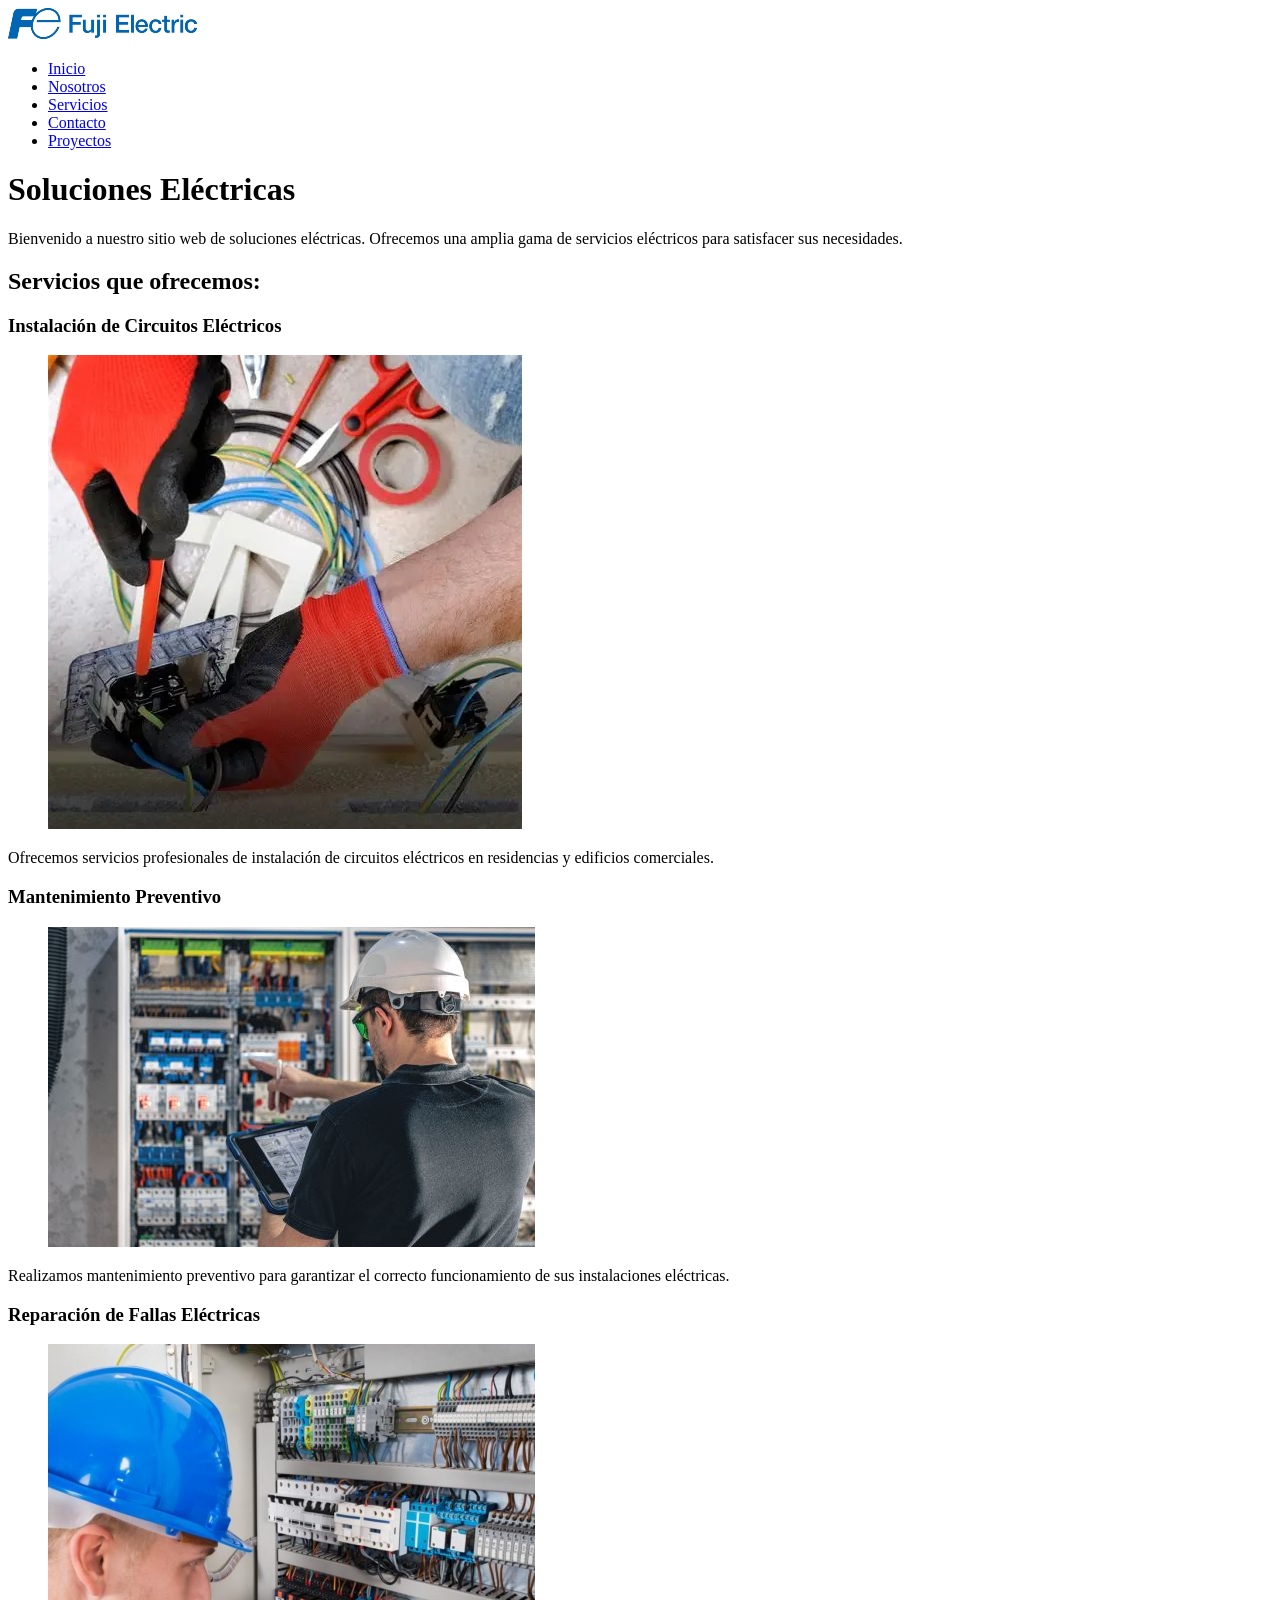
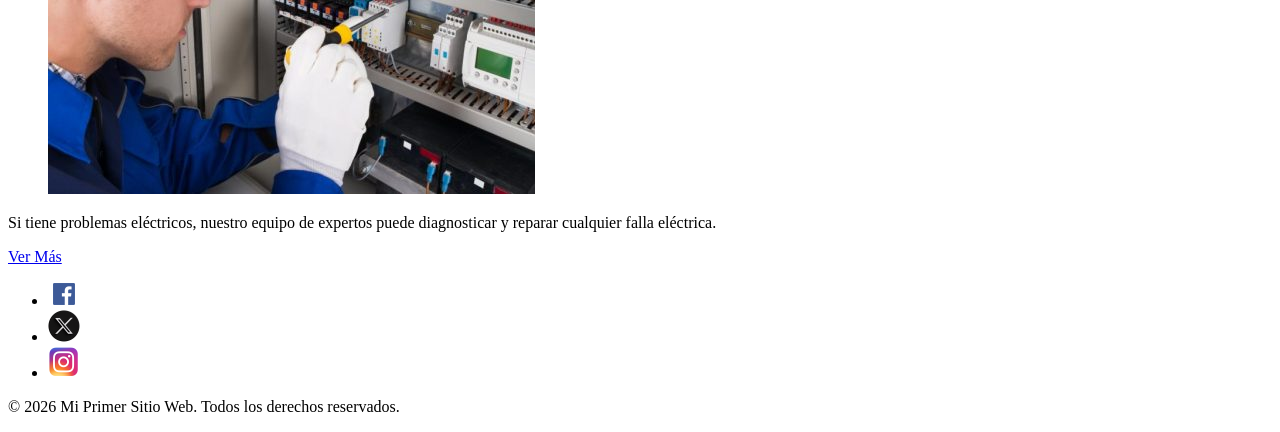
==== index.html @ 5ba3a2e3 "Add files via upload" ====
<!DOCTYPE html>
<html lang="es">

<head>
    <meta charset="UTF-8">
    <meta name="viewport" content="width=device-width, initial-scale=1.0">
    <title>Mi Primer Sitio Web</title>
</head>

<body>

    <header>
        <a href="index.html"><img src="./assets/logo.png" alt="Logo del Sitio Web"></a>
        <nav>
            <ul>
                <li><a href="#">Inicio</a></li>
                <li><a href="./pages/nosotros.html">Nosotros</a></li>
                <li><a href="./pages/servicios.html">Servicios</a></li>
                <li><a href="./pages/contacto.html">Contacto</a></li>
                <li><a href="./pages/proyectos.html">Proyectos</a></li>
            </ul>
    </header>
    <main>
        <h1>Soluciones Eléctricas</h1>
        <p>Bienvenido a nuestro sitio web de soluciones eléctricas. Ofrecemos una amplia gama de servicios eléctricos
            para satisfacer sus necesidades.</p>
        <h2>Servicios que ofrecemos:</h2>

        <section>
            <article>
                <h3>Instalación de Circuitos Eléctricos</h3>
                <figure>
                    <img src="./assets/instalacion.webp" alt="Instalación de Circuitos Eléctricos">
                </figure>
                <p>Ofrecemos servicios profesionales de instalación de circuitos eléctricos en residencias y edificios
                    comerciales.</p>
            </article>
            <article>
                <h3>Mantenimiento Preventivo</h3>
                <figure>
                    <img src="./assets/mantenimientopreventivo.jpg" alt="Mantenimiento Preventivo">
                </figure>
                <p>Realizamos mantenimiento preventivo para garantizar el correcto funcionamiento de sus instalaciones
                    eléctricas.</p>
            </article>
            <article>
                <h3>Reparación de Fallas Eléctricas</h3>
                <figure>
                    <img src="./assets/reparaciondefallas.jpg" alt="Reparación de Fallas Eléctricas">
                </figure>
                <p>Si tiene problemas eléctricos, nuestro equipo de expertos puede diagnosticar y reparar cualquier
                    falla
                    eléctrica.</p>
            </article>
            <a href="./pages/servicios.html">Ver Más</a>
        </section>
    </main>
    <footer>
        <section>
            <ul>
                <li><a href="https://www.facebook.com/" target="_blank"><img src="./assets/facebook.png"
                            alt="Facebook"></a></li>
                <li><a href="https://www.twitter.com/" target="_blank"><img src="./assets/x.png" alt="Twitter"></a></li>
                <li><a href="https://www.instagram.com/" target="_blank"><img src="./assets/instagram.png"
                            alt="Instagram"></a></li>
            </ul>
        </section>
        <p>&copy; 2026 Mi Primer Sitio Web. Todos los derechos reservados.</p>
    </footer>


</body>

</html>
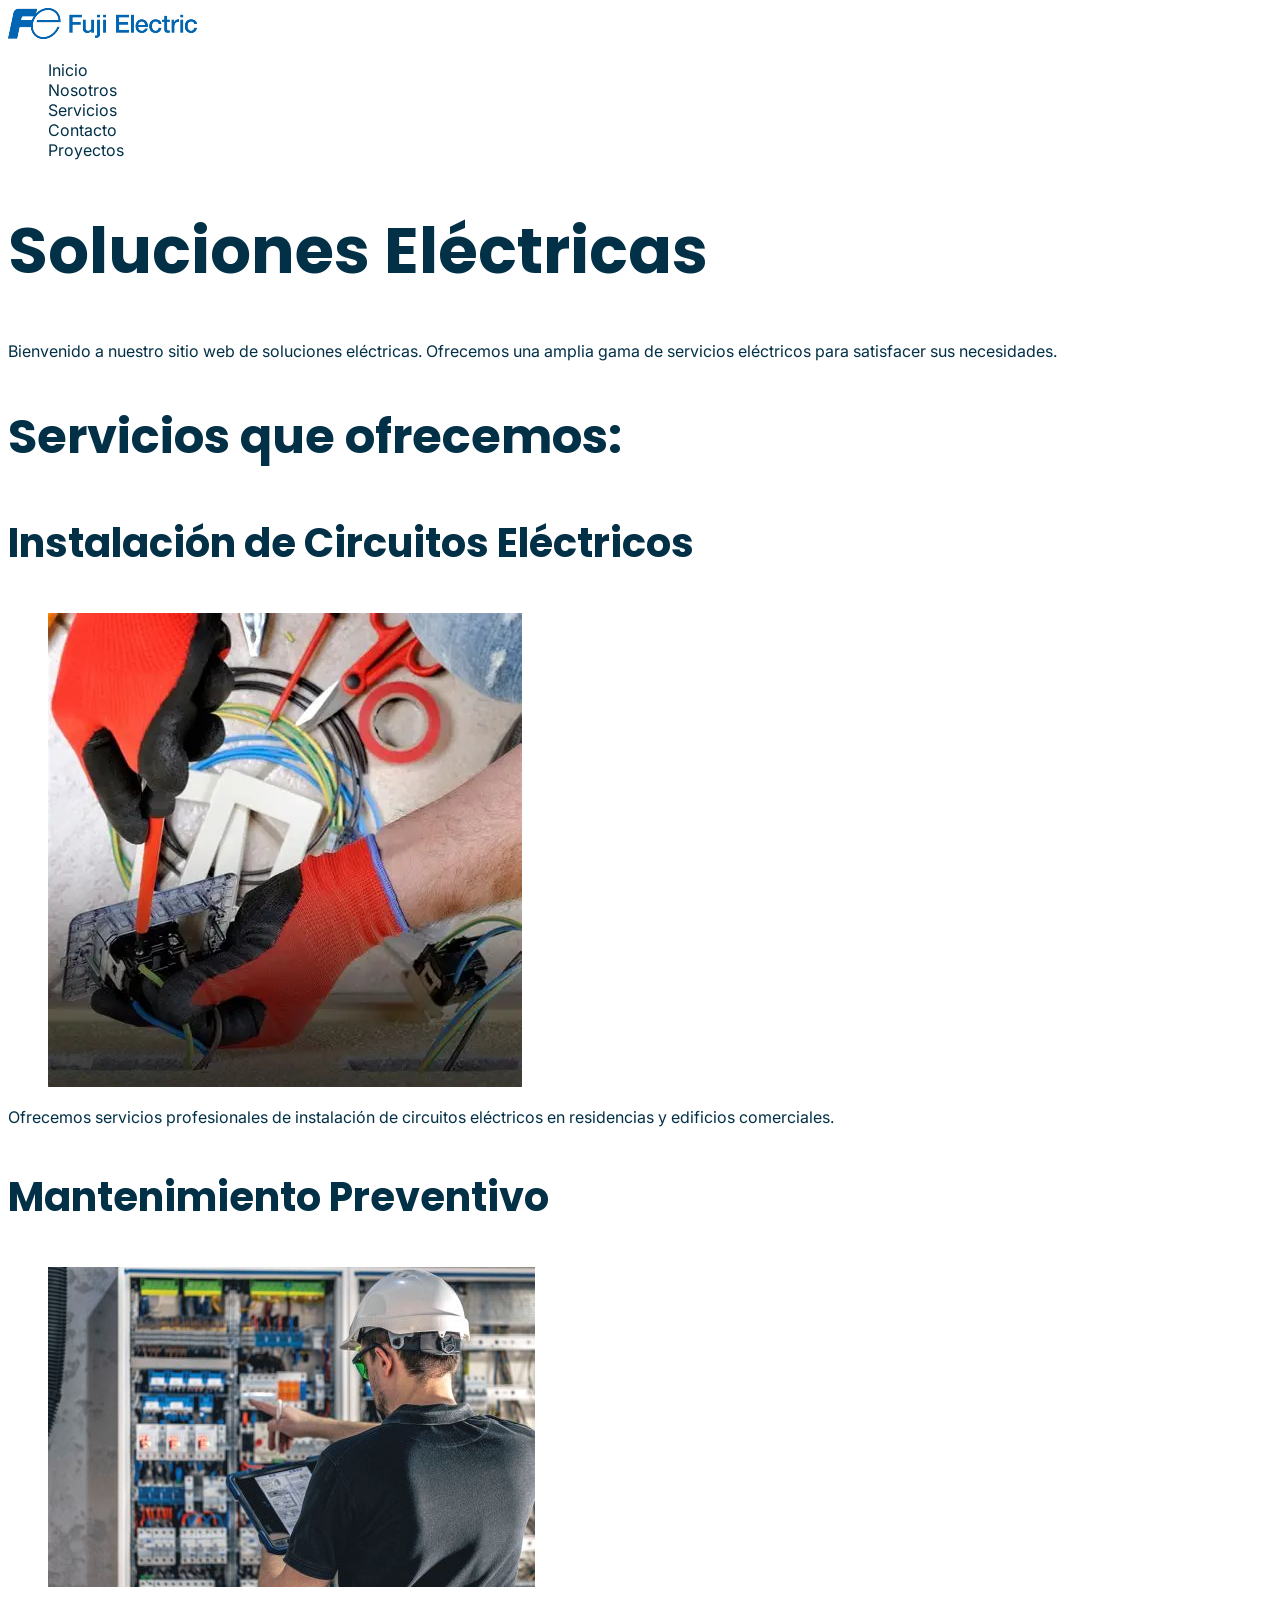
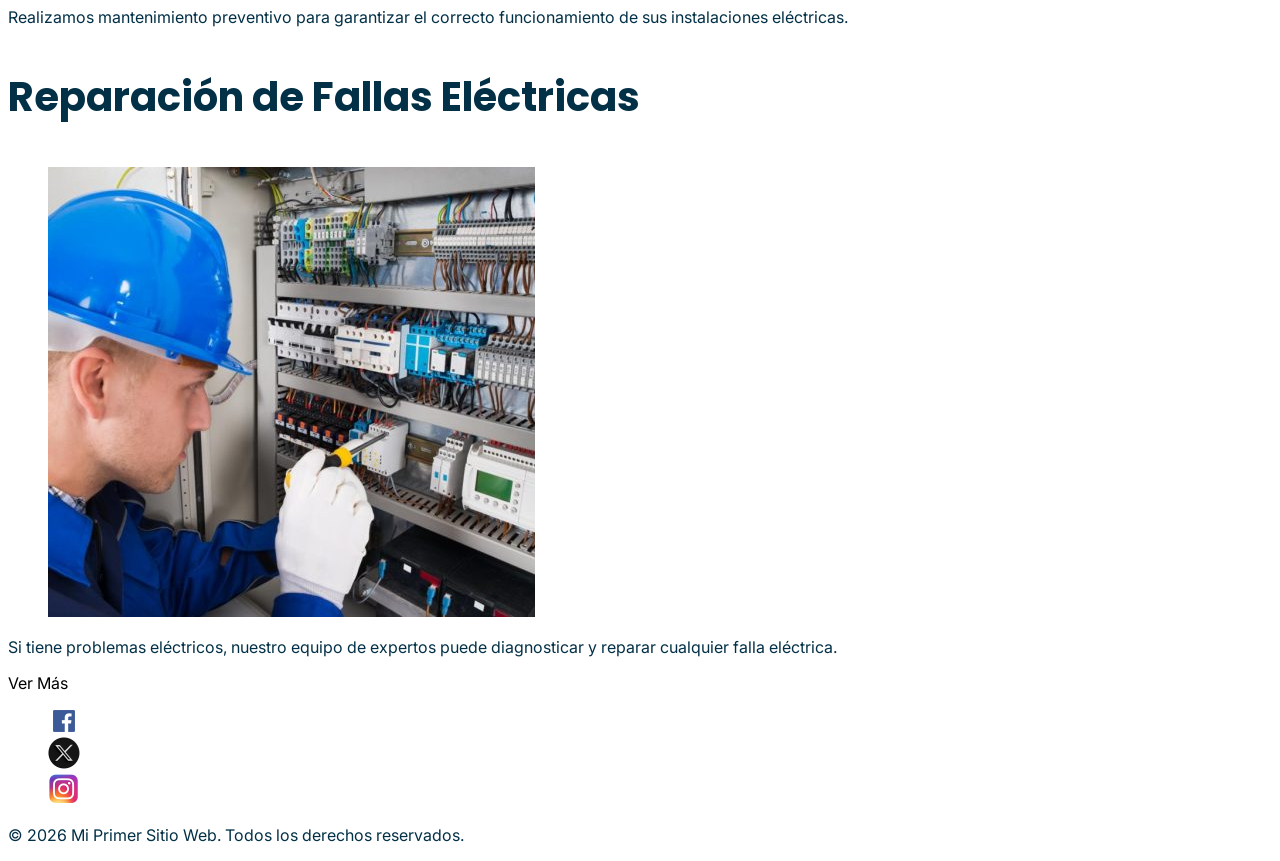
==== commit 76a4c275: "Add files via upload" ====
--- a/index.html
+++ b/index.html
@@ -5,6 +5,7 @@
     <meta charset="UTF-8">
     <meta name="viewport" content="width=device-width, initial-scale=1.0">
     <title>Mi Primer Sitio Web</title>
+    <link rel="stylesheet" href="./styles/styles.css">
 </head>
 
 <body>
@@ -19,6 +20,7 @@
                 <li><a href="./pages/contacto.html">Contacto</a></li>
                 <li><a href="./pages/proyectos.html">Proyectos</a></li>
             </ul>
+        </nav>
     </header>
     <main>
         <h1>Soluciones Eléctricas</h1>
--- a/styles/styles.css
+++ b/styles/styles.css
@@ -0,0 +1,80 @@
+/*Fuentes*/
+@import url('https://fonts.googleapis.com/css2?family=Poppins:ital,wght@0,100;0,200;0,300;0,400;0,500;0,600;0,700;0,800;0,900;1,100;1,200;1,300;1,400;1,500;1,600;1,700;1,800;1,900&display=swap');
+/*font-family: 'Poppins', sans-serif;*/
+
+@import url('https://fonts.googleapis.com/css2?family=Inter:ital,opsz,wght@0,14..32,100..900;1,14..32,100..900&family=Poppins:ital,wght@0,100;0,200;0,300;0,400;0,500;0,600;0,700;0,800;0,900;1,100;1,200;1,300;1,400;1,500;1,600;1,700;1,800;1,900&display=swap');
+
+/* font-family: 'Inter', sans-serif; */
+/*Colores*/
+:root {
+    --color-primary: #FFFFFF;
+    --color-secondary: #023047;
+    --color-tertiary: #FFA213;
+}
+
+body {
+    background-color: var(--color-primary);
+}
+
+
+a {
+    font-family: 'Inter', sans-serif;
+    font-weight: 400;
+    color: var(--color-se3condary);
+    text-decoration: none;
+}
+
+li {
+    list-style: none;
+}
+
+h1,
+h2,
+h3 {
+    font-family: 'Poppins', sans-serif;
+    font-weight: 700;
+    color: var(--color-secondary);
+}
+
+h1 {
+
+
+    font-size: 4rem;
+
+}
+
+h2 {
+
+
+    font-size: 3rem;
+}
+
+
+h3 {
+
+    font-size: 2.5rem;
+
+}
+
+figcaption {
+    font-family: 'inter', sans-serif;
+    font-weight: 400;
+    color: var(--color-secondary);
+}
+
+p {
+    font-family: 'inter', sans-serif;
+    font-weight: 400;
+    color: var(--color-secondary);
+}
+
+li {
+    font-family: 'inter', sans-serif;
+    font-weight: 400;
+    color: var(--color-secondary);
+}
+
+footer {
+    background-color: var(--color-primary);
+    color: var(--color-secondary);
+}
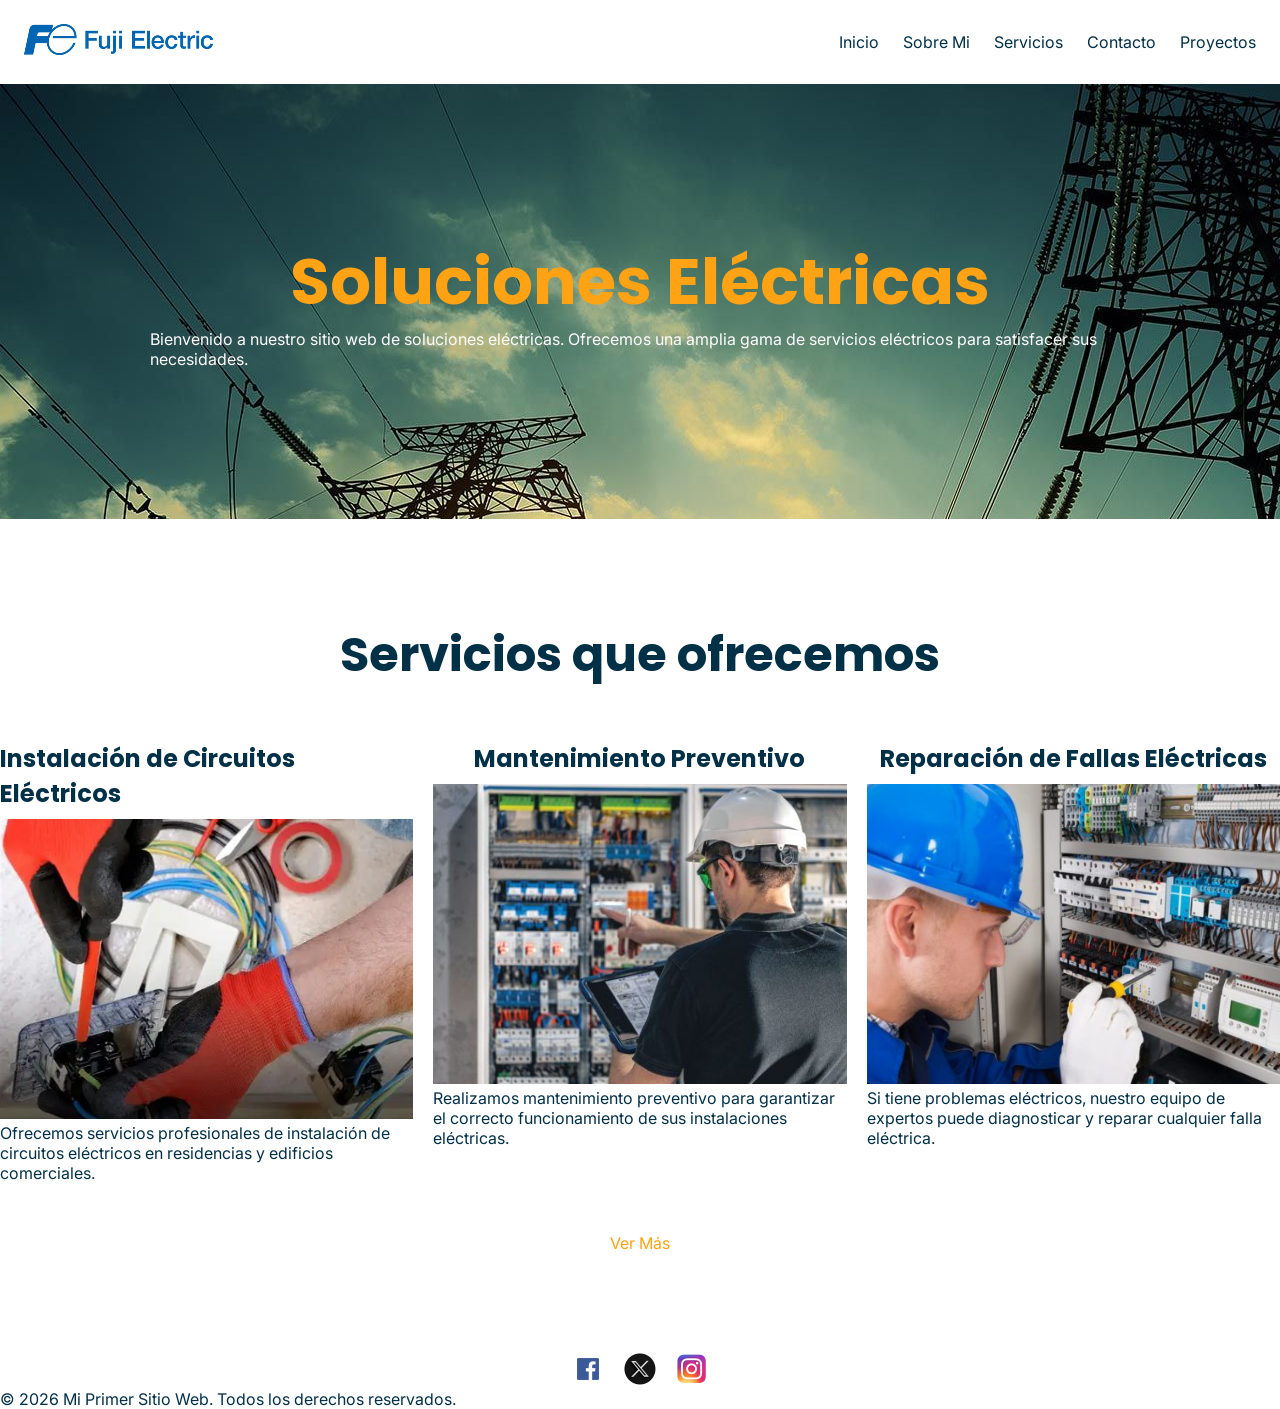
==== commit 5503e6ca: "Add files via upload" ====
--- a/index.html
+++ b/index.html
@@ -12,10 +12,10 @@
 
     <header>
         <a href="index.html"><img src="./assets/logo.png" alt="Logo del Sitio Web"></a>
-        <nav>
+        <nav class="Encabezado">
             <ul>
                 <li><a href="#">Inicio</a></li>
-                <li><a href="./pages/nosotros.html">Nosotros</a></li>
+                <li><a href="./pages/sobre-mi.html">Sobre Mi</a></li>
                 <li><a href="./pages/servicios.html">Servicios</a></li>
                 <li><a href="./pages/contacto.html">Contacto</a></li>
                 <li><a href="./pages/proyectos.html">Proyectos</a></li>
@@ -23,12 +23,14 @@
         </nav>
     </header>
     <main>
-        <h1>Soluciones Eléctricas</h1>
-        <p>Bienvenido a nuestro sitio web de soluciones eléctricas. Ofrecemos una amplia gama de servicios eléctricos
-            para satisfacer sus necesidades.</p>
-        <h2>Servicios que ofrecemos:</h2>
-
-        <section>
+        <div class="Principal">
+            <h1>Soluciones Eléctricas</h1>
+            <p>Bienvenido a nuestro sitio web de soluciones eléctricas. Ofrecemos una amplia gama de servicios
+                eléctricos
+                para satisfacer sus necesidades.</p>
+        </div>
+        <h2>Servicios que ofrecemos</h2>
+        <section class="Servicios">
             <article>
                 <h3>Instalación de Circuitos Eléctricos</h3>
                 <figure>
@@ -54,11 +56,11 @@
                     falla
                     eléctrica.</p>
             </article>
-            <a href="./pages/servicios.html">Ver Más</a>
         </section>
+        <a class="ver-mas" href="./pages/servicios.html">Ver Más</a>
     </main>
     <footer>
-        <section>
+        <section class="pie-de-pagina">
             <ul>
                 <li><a href="https://www.facebook.com/" target="_blank"><img src="./assets/facebook.png"
                             alt="Facebook"></a></li>
--- a/styles/styles.css
+++ b/styles/styles.css
@@ -5,6 +5,12 @@
 @import url('https://fonts.googleapis.com/css2?family=Inter:ital,opsz,wght@0,14..32,100..900;1,14..32,100..900&family=Poppins:ital,wght@0,100;0,200;0,300;0,400;0,500;0,600;0,700;0,800;0,900;1,100;1,200;1,300;1,400;1,500;1,600;1,700;1,800;1,900&display=swap');
 
 /* font-family: 'Inter', sans-serif; */
+* {
+    margin: 0;
+    padding: 0;
+    box-sizing: border-box;
+}
+
 /*Colores*/
 :root {
     --color-primary: #FFFFFF;
@@ -16,11 +22,147 @@
     background-color: var(--color-primary);
 }
 
-
+/*Encabezado*/
+header {
+    padding: 24px;
+    display: flex;
+    direction: row;
+    justify-content: space-between;
+}
+
+nav {
+    display: flex;
+    direction: row;
+    justify-content: center;
+    align-items: center;
+}
+
+nav ul {
+    display: flex;
+    direction: row;
+    justify-content: center;
+    align-items: center;
+    gap: 24px;
+}
+
+/*Cuerpo inicio*/
+.Principal {
+    background-image: url('../assets/fondo.jpg');
+    padding: 150px;
+    display: flex;
+    flex-direction: column;
+    justify-content: center;
+    align-items: center;
+
+    margin-bottom: 100px;
+}
+
+h2 {
+    display: flex;
+    justify-content: center;
+    margin-bottom: 50px;
+}
+
+.Servicios {
+    display: flex;
+    flex-direction: row;
+    justify-content: space-between;
+    align-items: flex-start;
+    gap: 20px;
+}
+
+.Servicios img {
+    width: 100%;
+    height: 300px;
+    object-fit: cover;
+}
+
+.Servicios article {
+    flex: 1;
+}
+
+.Servicios h3 {
+    font-size: 1.5rem;
+    margin-bottom: 8px;
+    display: flex;
+    justify-content: center;
+}
+
+.ver-mas {
+    display: flex;
+    justify-content: center;
+    margin-top: 50px;
+    color: var(--color-tertiary)
+}
+
+
+.pie-de-pagina ul {
+    display: flex;
+    flex-direction: row;
+    justify-content: center;
+    align-items: center;
+    gap: 20px;
+    margin-top: 100px;
+}
+
+/*cuerpo servicios*/
+.Secundario {
+    background-image: url(../assets/fondo.jpg);
+    display: flex;
+    flex-direction: column;
+    justify-content: center;
+    align-items: center;
+    padding: 150px;
+    margin-bottom: 200px;
+}
+
+.Secundario p {
+    color: var(--color-primary);
+}
+
+.ver-proyectos {
+    display: flex;
+    justify-content: center;
+    padding: 20px;
+    margin-top: 30px;
+}
+
+/*cuerpo proyectos*/
+.Proyect {
+    display: flex;
+    flex-direction: column;
+    justify-content: center;
+    align-items: center;
+    padding: 20px;
+}
+
+.Proyectos {
+    display: flex;
+    flex-direction: row;
+    justify-content: center;
+    align-items: center;
+}
+
+.Proyectos figure img {
+    width: 100%;
+    height: 300px;
+    object-fit: cover;
+}
+
+.Proyectos figure {
+    flex: 1;
+}
+
+.ver-proyectos {
+    color: var(--color-tertiary)
+}
+
+
+/*Estilos de texto*/
 a {
     font-family: 'Inter', sans-serif;
     font-weight: 400;
-    color: var(--color-se3condary);
+    color: var(--color-secondary);
     text-decoration: none;
 }
 
@@ -28,7 +170,18 @@
     list-style: none;
 }
 
-h1,
+h1 {
+    font-family: 'Poppins', sans-serif;
+    font-weight: 700;
+    color: var(--color-tertiary);
+}
+
+.Principal p {
+    font-family: 'inter', sans-serif;
+    font-weight: 400;
+    color: var(--color-primary);
+}
+
 h2,
 h3 {
     font-family: 'Poppins', sans-serif;
@@ -51,9 +204,12 @@
 
 
 h3 {
-
-    font-size: 2.5rem;
-
+    font-size: 1.5rem;
+
+}
+
+article h2 {
+    font-size: 1.5rem;
 }
 
 figcaption {
